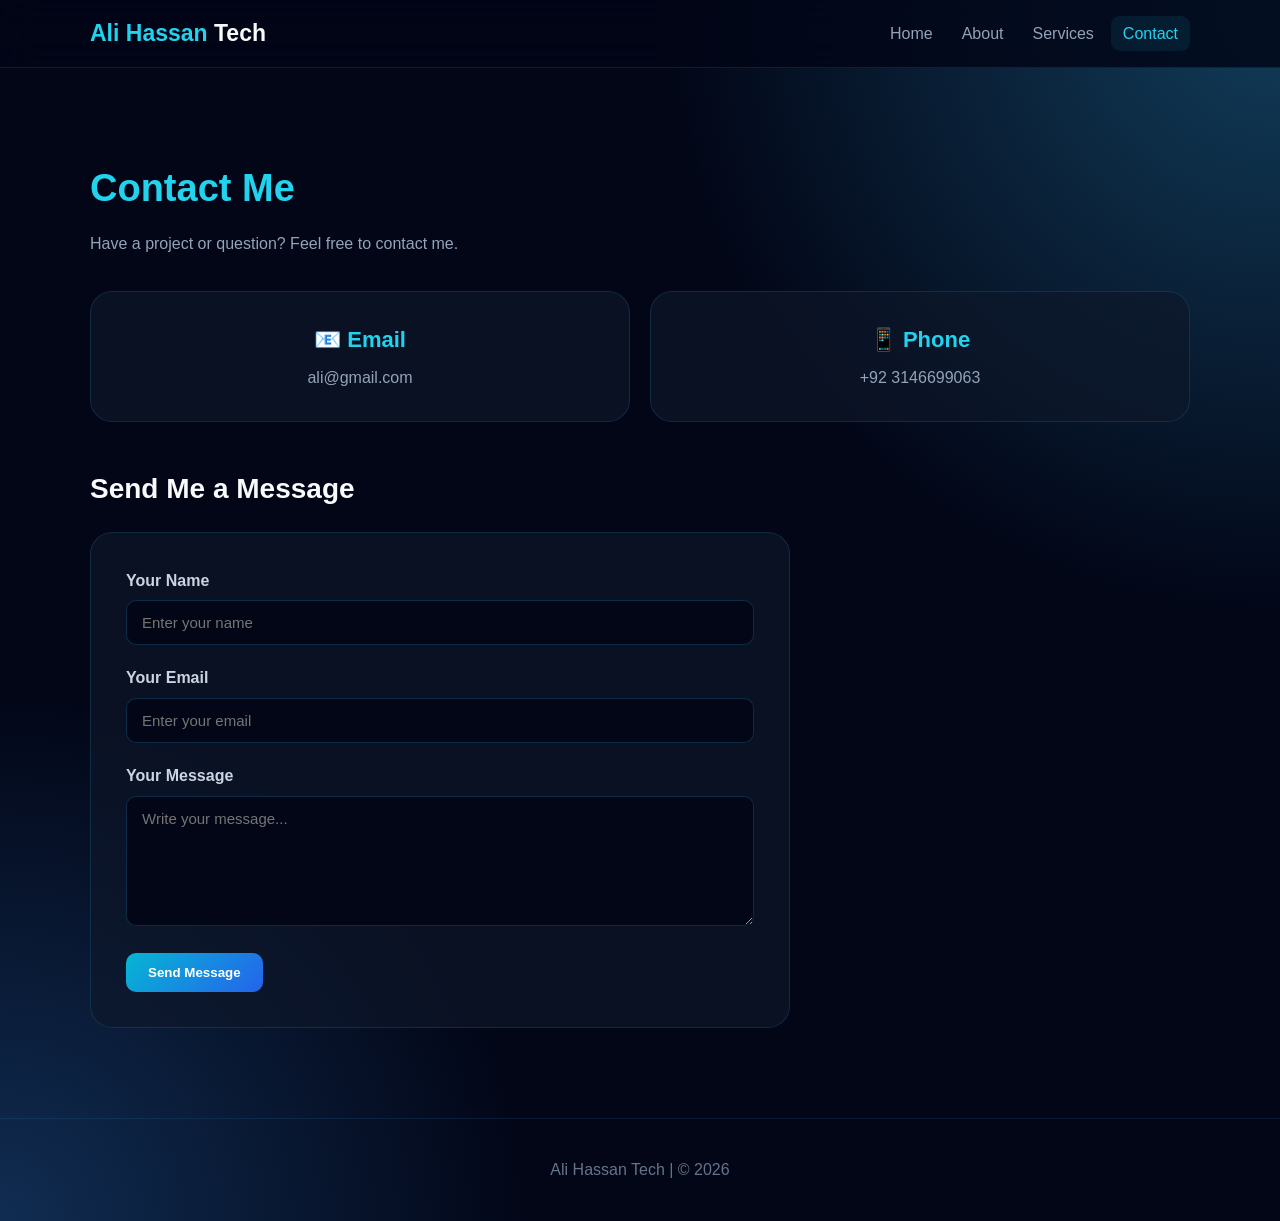
==== Contact.html @ 8feea622 "Update Contact.html" ====
<!DOCTYPE html>
<html lang="en">
<head>
    <meta charset="UTF-8">
    <meta name="viewport" content="width=device-width, initial-scale=1.0">

    <title>Ali Hassan Tech | Contact</title>

    <link rel="stylesheet" href="style.css">
</head>

<body>

<header>
    <div class="container">

        <div id="branding">
            <h1><span class="highlight">Ali Hassan</span> Tech</h1>
        </div>

        <nav>
            <ul>
                <li><a href="index.html">Home</a></li>
                <li><a href="index.html#about">About</a></li>
                <li><a href="index.html#services">Services</a></li>
                <li class="current">
                    <a href="Contact.html">Contact</a>
                </li>
            </ul>
        </nav>

    </div>
</header>


<section class="contact-section">

    <div class="container">

        <h1>Contact Me</h1>

        <p>
            Have a project or question? Feel free to contact me.
        </p>


        <div class="contact-info">

            <div class="contact-card">
                <h3>📧 Email</h3>
                <p>ali@gmail.com</p>
            </div>

            <div class="contact-card">
                <h3>📱 Phone</h3>
                <p>+92 3146699063</p>
            </div>

        </div>


        <h2>Send Me a Message</h2>

        <form class="contact-form">

            <label for="name">Your Name</label>

            <input
                type="text"
                id="name"
                placeholder="Enter your name"
                required
            >


            <label for="email">Your Email</label>

            <input
                type="email"
                id="email"
                placeholder="Enter your email"
                required
            >


            <label for="message">Your Message</label>

            <textarea
                id="message"
                rows="6"
                placeholder="Write your message..."
                required
            ></textarea>


            <button type="submit" class="button_1">
                Send Message
            </button>

        </form>

    </div>

</section>


<footer>
    <p>Ali Hassan Tech | © 2026</p>
</footer>


</body>
</html>
---- style.css ----
* {
    margin: 0;
    padding: 0;
    box-sizing: border-box;
}

html {
    scroll-behavior: smooth;
}

body {
    font-family: Arial, sans-serif;
    background:
        radial-gradient(circle at top right, #123d5a 0%, transparent 35%),
        radial-gradient(circle at bottom left, #102d52 0%, transparent 30%),
        #020617;
    color: #e2e8f0;
    line-height: 1.6;
    overflow-x: hidden;
}

/* ================= NAVBAR ================= */

header {
    position: sticky;
    top: 0;
    z-index: 1000;
    background: rgba(2, 6, 23, 0.82);
    backdrop-filter: blur(18px);
    border-bottom: 1px solid rgba(56, 189, 248, 0.15);
}

.navbar {
    max-width: 1150px;
    margin: auto;
    padding: 17px 25px;
    display: flex;
    align-items: center;
    justify-content: space-between;
}

.logo {
    color: #f8fafc;
    text-decoration: none;
    font-size: 23px;
    font-weight: bold;
}

.logo span,
.footer-logo span {
    color: #22d3ee;
}

.nav-links {
    display: flex;
    align-items: center;
    gap: 5px;
}

.nav-links a {
    color: #94a3b8;
    text-decoration: none;
    padding: 9px 12px;
    border-radius: 9px;
    transition: 0.3s ease;
}

.nav-links a:hover {
    color: #22d3ee;
    background: rgba(34, 211, 238, 0.08);
}

.nav-actions {
    display: flex;
    align-items: center;
    gap: 8px;
}

.theme-btn,
.menu-btn {
    background: none;
    border: none;
    cursor: pointer;
    color: white;
}

.theme-btn {
    font-size: 21px;
}

.menu-btn {
    display: none;
    font-size: 28px;
}

.btn.clicked {
    transform: scale(0.94);
}

/* ================= HERO ================= */

.hero {
    max-width: 1150px;
    min-height: 680px;
    margin: auto;
    padding: 90px 25px;
    display: flex;
    align-items: center;
    justify-content: space-between;
    gap: 60px;
}

.hero-text {
    max-width: 680px;
}

.welcome {
    color: #22d3ee;
    font-size: 14px;
    font-weight: bold;
    letter-spacing: 2px;
    margin-bottom: 20px;
}

.hero h1 {
    font-size: clamp(45px, 8vw, 78px);
    line-height: 1.05;
    margin-bottom: 18px;
}

.hero h1 span {
    color: #22d3ee;
}

.hero h2 {
    min-height: 40px;
    color: #38bdf8;
    font-size: 28px;
    margin-bottom: 18px;
}

.hero-text > p:not(.welcome) {
    color: #94a3b8;
    font-size: 17px;
    max-width: 620px;
}

.hero-buttons {
    display: flex;
    gap: 15px;
    margin-top: 32px;
    flex-wrap: wrap;
}

.btn {
    display: inline-block;
    padding: 13px 23px;
    border-radius: 11px;
    background: linear-gradient(135deg, #06b6d4, #2563eb);
    color: white;
    text-decoration: none;
    font-weight: bold;
    box-shadow: 0 10px 30px rgba(37, 99, 235, 0.22);
    transition: 0.3s ease;
}

.btn:hover {
    transform: translateY(-4px);
    box-shadow: 0 15px 35px rgba(34, 211, 238, 0.25);
}

.btn.secondary {
    background: transparent;
    border: 1px solid #164e63;
    box-shadow: none;
}

.btn.secondary:hover {
    background: rgba(34, 211, 238, 0.08);
}

/* ================= HERO CARD ================= */

.hero-card {
    width: 300px;
    padding: 50px 30px;
    text-align: center;
    border: 1px solid rgba(34, 211, 238, 0.2);
    border-radius: 28px;
    background: rgba(15, 23, 42, 0.68);
    box-shadow: 0 25px 70px rgba(0, 0, 0, 0.35);
    transition: 0.4s ease;
}

.hero-card:hover {
    transform: translateY(-10px);
    border-color: rgba(34, 211, 238, 0.5);
}

.code-icon {
    font-size: 70px;
    color: #22d3ee;
    margin-bottom: 15px;
}

.hero-card h3 {
    font-size: 24px;
    margin-bottom: 7px;
}

.hero-card p {
    color: #94a3b8;
    font-size: 14px;
}

/* ================= SECTIONS ================= */

.section {
    max-width: 1150px;
    margin: auto;
    padding: 90px 25px;
}

.section-title {
    display: flex;
    align-items: center;
    gap: 12px;
    margin-bottom: 38px;
}

.section-title span {
    width: 4px;
    height: 36px;
    background: #22d3ee;
    border-radius: 10px;
}

.section-title h2 {
    font-size: 34px;
    color: #22d3ee;
}

/* ================= ABOUT ================= */

.about-card {
    display: flex;
    align-items: center;
    gap: 28px;
    padding: 38px;
    background: rgba(15, 23, 42, 0.65);
    border: 1px solid rgba(56, 189, 248, 0.15);
    border-radius: 22px;
    transition: 0.35s ease;
}

.about-card:hover {
    transform: translateY(-7px);
    border-color: rgba(34, 211, 238, 0.45);
    box-shadow: 0 20px 50px rgba(0, 0, 0, 0.2);
}

.about-icon {
    min-width: 80px;
    height: 80px;
    display: grid;
    place-items: center;
    border-radius: 22px;
    background: rgba(34, 211, 238, 0.1);
    font-size: 38px;
}

.about-card h3 {
    font-size: 25px;
    margin-bottom: 10px;
}

.about-card p {
    color: #94a3b8;
    margin-bottom: 10px;
}

/* ================= SKILLS ================= */

.skills-grid {
    display: grid;
    grid-template-columns: repeat(2, 1fr);
    gap: 20px;
}

.skill-card {
    padding: 27px;
    background: rgba(15, 23, 42, 0.65);
    border: 1px solid rgba(56, 189, 248, 0.15);
    border-radius: 20px;
    transition: 0.35s ease;
}

.skill-card:hover {
    transform: translateY(-7px);
    border-color: #0891b2;
    box-shadow: 0 15px 40px rgba(0, 0, 0, 0.2);
}

.skill-top {
    display: flex;
    justify-content: space-between;
    gap: 10px;
}

.skill-top h3 {
    color: #38bdf8;
}

.skill-top span {
    font-size: 12px;
    color: #64748b;
}

.skill-card p {
    color: #94a3b8;
    font-size: 14px;
    margin: 12px 0 18px;
}

.progress {
    height: 8px;
    background: #1e293b;
    border-radius: 20px;
    overflow: hidden;
}

.progress-bar {
    height: 100%;
    border-radius: 20px;
    background: linear-gradient(90deg, #06b6d4, #2563eb);
}

.html {
    width: 70%;
}

.css {
    width: 55%;
}

.js {
    width: 30%;
}

.responsive {
    width: 50%;
}

/* ================= SERVICES ================= */

.services-grid {
    display: grid;
    grid-template-columns: repeat(3, 1fr);
    gap: 20px;
}

.service-card {
    padding: 32px 25px;
    text-align: center;
    background: rgba(15, 23, 42, 0.65);
    border: 1px solid rgba(56, 189, 248, 0.15);
    border-radius: 20px;
    transition: 0.35s ease;
}

.service-card:hover {
    transform: translateY(-8px);
    border-color: #22d3ee;
    box-shadow: 0 18px 45px rgba(0, 0, 0, 0.25);
}

.service-icon {
    font-size: 42px;
    margin-bottom: 15px;
}

.service-card h3 {
    color: #f8fafc;
    margin-bottom: 10px;
}

.service-card p {
    color: #94a3b8;
    font-size: 14px;
}

/* ================= PROJECTS ================= */

.projects-grid {
    display: grid;
    grid-template-columns: repeat(3, 1fr);
    gap: 20px;
}

.project-card {
    position: relative;
    padding: 30px;
    min-height: 300px;
    background: linear-gradient(
        145deg,
        rgba(15, 23, 42, 0.9),
        rgba(8, 47, 73, 0.55)
    );
    border: 1px solid rgba(56, 189, 248, 0.15);
    border-radius: 22px;
    transition: 0.35s ease;
    overflow: hidden;
}

/* Professional glow effect */
.project-card::before {
    content: "";
    position: absolute;
    width: 120px;
    height: 120px;
    background: rgba(34, 211, 238, 0.12);
    border-radius: 50%;
    top: -60px;
    right: -60px;
    transition: 0.4s ease;
}

.project-card:hover::before {
    transform: scale(2);
}

.project-card:hover {
    transform: translateY(-10px);
    border-color: #22d3ee;
    box-shadow: 0 20px 50px rgba(0, 0, 0, 0.3);
}

.project-number {
    position: relative;
    color: #164e63;
    font-size: 40px;
    font-weight: bold;
    margin-bottom: 10px;
}

.project-card h3,
.project-card p,
.project-tags,
.project-link {
    position: relative;
}

.project-card h3 {
    color: #f8fafc;
    font-size: 21px;
    margin-bottom: 10px;
}

.project-card p {
    color: #94a3b8;
    font-size: 14px;
}

.project-tags {
    display: flex;
    gap: 8px;
    flex-wrap: wrap;
    margin-top: 20px;
}

.project-tags span {
    padding: 5px 10px;
    border-radius: 20px;
    background: rgba(34, 211, 238, 0.08);
    border: 1px solid rgba(34, 211, 238, 0.2);
    color: #22d3ee;
    font-size: 12px;
}

.project-link {
    display: inline-block;
    margin-top: 20px;
    color: #22d3ee;
    text-decoration: none;
    font-weight: bold;
    transition: 0.3s ease;
}

.project-link:hover {
    letter-spacing: 1px;
}

/* ================= GOAL ================= */

.goal {
    max-width: 900px;
    margin: 50px auto;
    padding: 65px 30px;
    text-align: center;
    background: linear-gradient(
        135deg,
        rgba(6, 182, 212, 0.12),
        rgba(37, 99, 235, 0.12)
    );
    border: 1px solid rgba(34, 211, 238, 0.2);
    border-radius: 28px;
}

.goal-icon {
    font-size: 42px;
}

.goal h2 {
    color: #22d3ee;
    font-size: 34px;
    margin: 10px 0;
}

.goal p {
    color: #94a3b8;
}

/* ================= CONTACT ================= */

.contact-card {
    text-align: center;
    padding: 55px 25px;
    background: rgba(15, 23, 42, 0.65);
    border: 1px solid rgba(56, 189, 248, 0.15);
    border-radius: 22px;
}

.contact-card h3 {
    font-size: 29px;
    margin-bottom: 12px;
}

.contact-card p {
    color: #94a3b8;
    margin-bottom: 25px;
}

.social-links {
    margin-top: 22px;
}

.social-links a {
    color: #22d3ee;
    text-decoration: none;
    font-weight: bold;
}

.social-links a:hover {
    text-decoration: underline;
}

/* ================= FOOTER ================= */

footer {
    text-align: center;
    padding: 38px 20px;
    border-top: 1px solid rgba(56, 189, 248, 0.1);
    color: #64748b;
}

.footer-logo {
    color: #f8fafc;
    font-size: 21px;
    font-weight: bold;
    margin-bottom: 8px;
}

.footer-small {
    font-size: 12px;
    margin-top: 5px;
}

/* ================= ANIMATIONS ================= */

.hidden {
    opacity: 0;
    transform: translateY(35px);
    transition: opacity 0.8s ease, transform 0.8s ease;
}

.show {
    opacity: 1;
    transform: translateY(0);
}

/* ================= LIGHT MODE ================= */

body.light-mode {
    background: #f1f5f9;
    color: #0f172a;
}

body.light-mode header {
    background: rgba(255, 255, 255, 0.9);
}

body.light-mode .logo,
body.light-mode .hero-card h3,
body.light-mode .about-card h3,
body.light-mode .service-card h3,
body.light-mode .project-card h3,
body.light-mode .contact-card h3,
body.light-mode .footer-logo {
    color: #0f172a;
}

body.light-mode .nav-links a {
    color: #334155;
}

body.light-mode .hero-text > p:not(.welcome),
body.light-mode .about-card p,
body.light-mode .skill-card p,
body.light-mode .service-card p,
body.light-mode .project-card p,
body.light-mode .goal p,
body.light-mode .contact-card p {
    color: #475569;
}

body.light-mode .hero-card,
body.light-mode .about-card,
body.light-mode .skill-card,
body.light-mode .service-card,
body.light-mode .project-card,
body.light-mode .contact-card {
    background: #ffffff;
    border-color: #cbd5e1;
}

body.light-mode .progress {
    background: #e2e8f0;
}

/* ================= MOBILE ================= */

@media (max-width: 850px) {

    .navbar {
        padding: 15px 20px;
    }

    .nav-links {
        display: none;
        position: absolute;
        top: 70px;
        right: 20px;
        width: 210px;
        padding: 18px;
        flex-direction: column;
        align-items: stretch;
        background: #0f172a;
        border: 1px solid rgba(34, 211, 238, 0.2);
        border-radius: 15px;
        box-shadow: 0 20px 40px rgba(0, 0, 0, 0.3);
    }

    .nav-links.active {
        display: flex;
    }

    .nav-links a {
        width: 100%;
        text-align: center;
    }

    .menu-btn {
        display: block;
    }

    .hero {
        min-height: auto;
        padding: 80px 20px;
        flex-direction: column;
        text-align: center;
    }

    .hero-card {
        width: 100%;
        max-width: 350px;
    }

    .skills-grid,
    .projects-grid {
        grid-template-columns: 1fr;
    }

    .services-grid {
        grid-template-columns: 1fr;
    }

    .about-card {
        flex-direction: column;
        text-align: center;
    }

    .section {
        padding: 70px 20px;
    }

    .section-title {
        justify-content: center;
    }
}

@media (max-width: 450px) {

    .logo {
        font-size: 19px;
    }

    .hero h1 {
        font-size: 44px;
    }

    .hero h2 {
        font-size: 22px;
    }

    .hero-text > p:not(.welcome) {
        font-size: 15px;
    }

    .hero-buttons {
        justify-content: center;
    }

    .btn {
        padding: 11px 18px;
    }

    .section-title h2 {
        font-size: 28px;
    }

    .about-card,
    .skill-card,
    .service-card,
    .project-card {
        padding: 25px 20px;
    }

    .goal {
        margin: 35px 15px;
        padding: 50px 20px;
    }
  }

/* ================= CONTACT PAGE ================= */

.contact-section {
    max-width: 1150px;
    margin: auto;
    padding: 90px 25px;
}

.contact-section h1 {
    color: #22d3ee;
    font-size: 38px;
    margin-bottom: 12px;
}

.contact-section > .container > p {
    color: #94a3b8;
    margin-bottom: 35px;
}

.contact-info {
    display: grid;
    grid-template-columns: repeat(2, 1fr);
    gap: 20px;
    margin-bottom: 45px;
}

.contact-info .contact-card {
    padding: 30px 25px;
}

.contact-info .contact-card h3 {
    color: #22d3ee;
    font-size: 22px;
    margin-bottom: 8px;
}

.contact-info .contact-card p {
    margin: 0;
}

.contact-section h2 {
    color: #f8fafc;
    font-size: 28px;
    margin-bottom: 20px;
}

.contact-form {
    max-width: 700px;
    padding: 35px;
    background: rgba(15, 23, 42, 0.65);
    border: 1px solid rgba(56, 189, 248, 0.15);
    border-radius: 22px;
}

.contact-form label {
    display: block;
    color: #cbd5e1;
    font-weight: bold;
    margin-bottom: 7px;
}

.contact-form input,
.contact-form textarea {
    width: 100%;
    padding: 13px 15px;
    margin-bottom: 20px;
    border: 1px solid rgba(56, 189, 248, 0.2);
    border-radius: 10px;
    outline: none;
    background: #020617;
    color: white;
    font-family: Arial, sans-serif;
    font-size: 15px;
    transition: 0.3s ease;
}

.contact-form input:focus,
.contact-form textarea:focus {
    border-color: #22d3ee;
    box-shadow: 0 0 0 3px rgba(34, 211, 238, 0.08);
}

.contact-form textarea {
    resize: vertical;
}

.contact-form .button_1 {
    border: none;
    cursor: pointer;
    padding: 12px 22px;
    border-radius: 10px;
    background: linear-gradient(135deg, #06b6d4, #2563eb);
    color: white;
    font-weight: bold;
    transition: 0.3s ease;
}

.contact-form .button_1:hover {
    transform: translateY(-3px);
}

/* Contact page old-style header compatibility */

body > header .container {
    max-width: 1150px;
    margin: auto;
    padding: 15px 25px;
    display: flex;
    align-items: center;
    justify-content: space-between;
}

body > header #branding h1 {
    color: #f8fafc;
    font-size: 23px;
}

body > header #branding .highlight {
    color: #22d3ee;
}

body > header nav ul {
    display: flex;
    gap: 5px;
    list-style: none;
}

body > header nav a {
    color: #94a3b8;
    text-decoration: none;
    padding: 9px 12px;
    border-radius: 9px;
    transition: 0.3s ease;
}

body > header nav a:hover,
body > header nav .current a {
    color: #22d3ee;
    background: rgba(34, 211, 238, 0.08);
}

/* Contact page mobile */

@media (max-width: 700px) {

    .contact-section {
        padding: 70px 20px;
    }

    .contact-info {
        grid-template-columns: 1fr;
    }

    .contact-form {
        padding: 25px 20px;
    }

    body > header .container {
        flex-direction: column;
        gap: 15px;
        text-align: center;
    }

    body > header nav ul {
        flex-wrap: wrap;
        justify-content: center;
    }
}
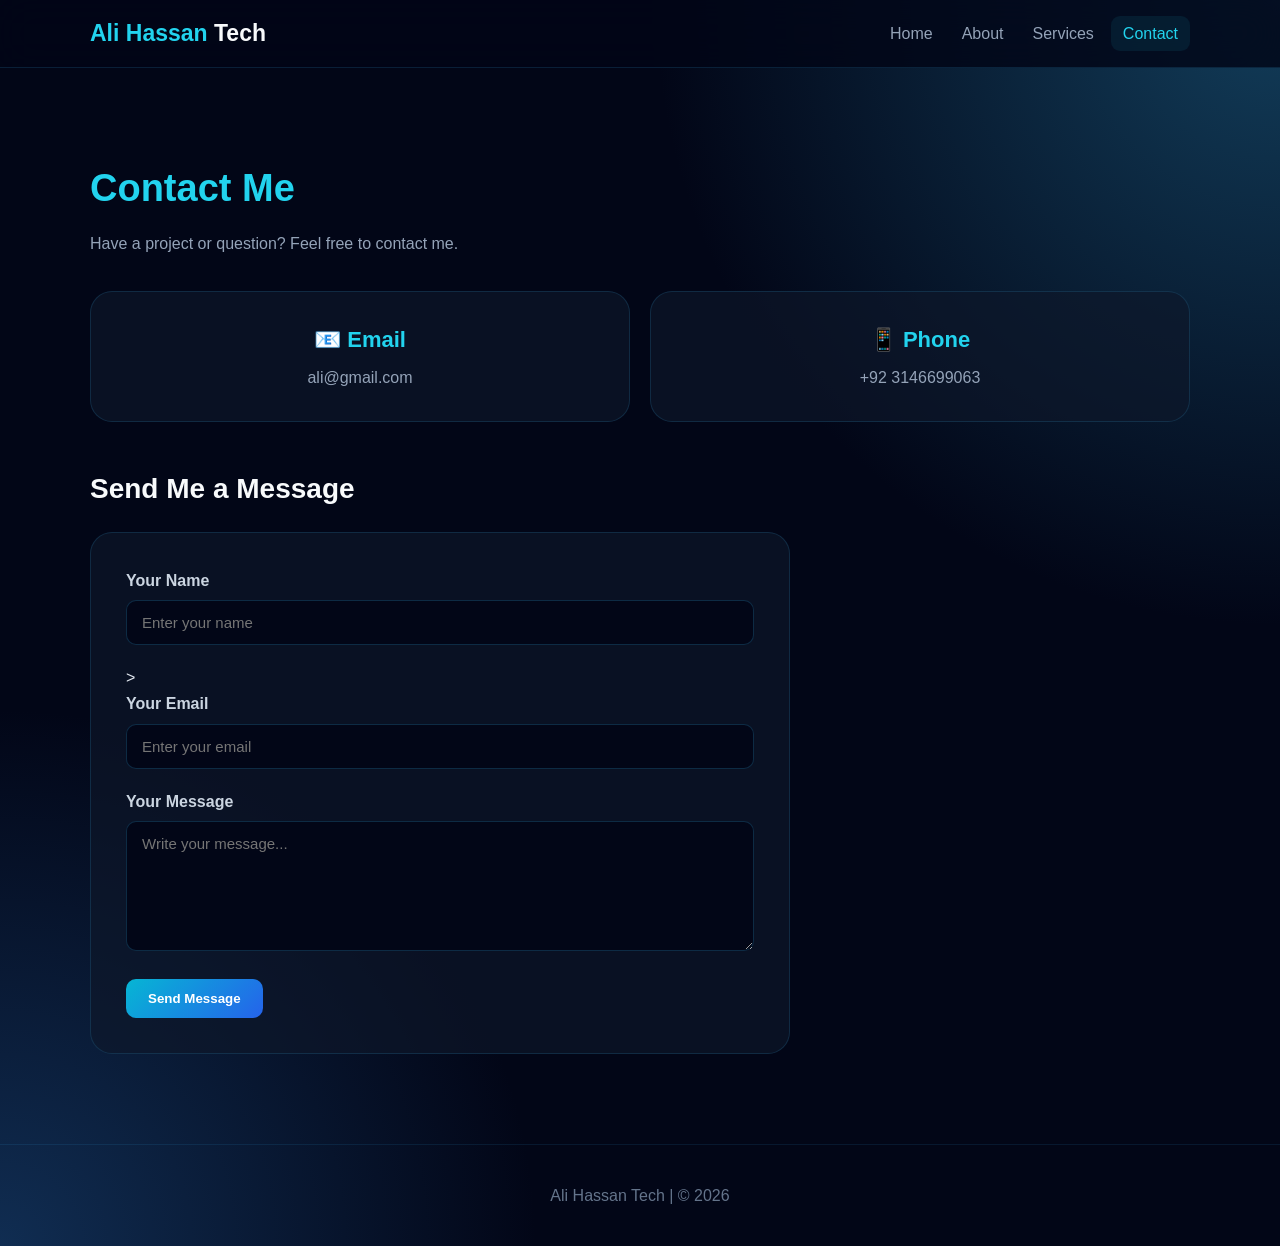
==== commit 4c7f17f3: "Add name attribute to name input in Contact.html Added 'name' attribute to the name input field." ====
--- a/Contact.html
+++ b/Contact.html
@@ -61,15 +61,25 @@
 
         <h2>Send Me a Message</h2>
 
-        <form class="contact-form">
+        <form
+    class="contact-form"
+    action="https://formspree.io/f/mbgjvyla"
+    method="POST"
+>
 
             <label for="name">Your Name</label>
 
             <input
-                type="text"
-                id="name"
-                placeholder="Enter your name"
-                required
+                <input
+    type="text"
+    id="name"
+    name="name"
+    placeholder="Enter your name"
+    required
+>
+                
+                
+            
             >
 
 
--- a/style.css
+++ b/style.css
@@ -919,3 +919,4 @@
         justify-content: center;
     }
 }
+
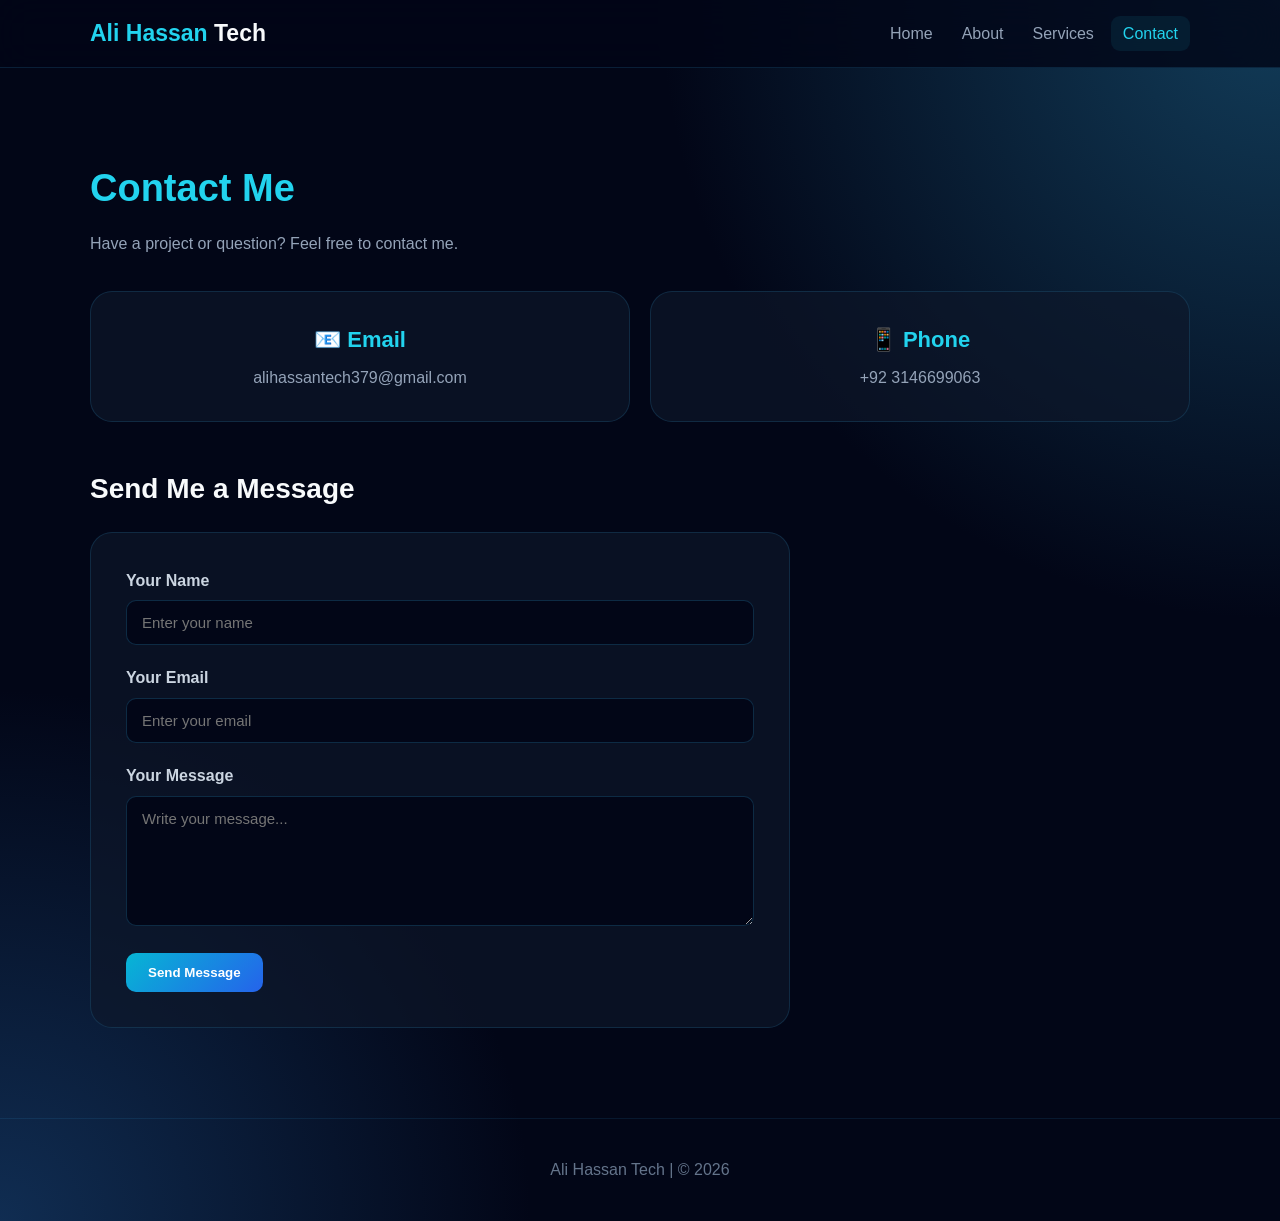
==== commit b886a373: "Update Contact.html" ====
--- a/Contact.html
+++ b/Contact.html
@@ -48,7 +48,7 @@
 
             <div class="contact-card">
                 <h3>📧 Email</h3>
-                <p>ali@gmail.com</p>
+                <p>alihassantech379@gmail.com</p>
             </div>
 
             <div class="contact-card">
@@ -62,24 +62,19 @@
         <h2>Send Me a Message</h2>
 
         <form
-    class="contact-form"
-    action="https://formspree.io/f/mbgjvyla"
-    method="POST"
->
+            class="contact-form"
+            action="https://formspree.io/f/mbgjvyla"
+            method="POST"
+        >
 
             <label for="name">Your Name</label>
 
             <input
-                <input
-    type="text"
-    id="name"
-    name="name"
-    placeholder="Enter your name"
-    required
->
-                
-                
-            
+                type="text"
+                id="name"
+                name="name"
+                placeholder="Enter your name"
+                required
             >
 
 
@@ -88,6 +83,7 @@
             <input
                 type="email"
                 id="email"
+                name="email"
                 placeholder="Enter your email"
                 required
             >
@@ -97,6 +93,7 @@
 
             <textarea
                 id="message"
+                name="message"
                 rows="6"
                 placeholder="Write your message..."
                 required
